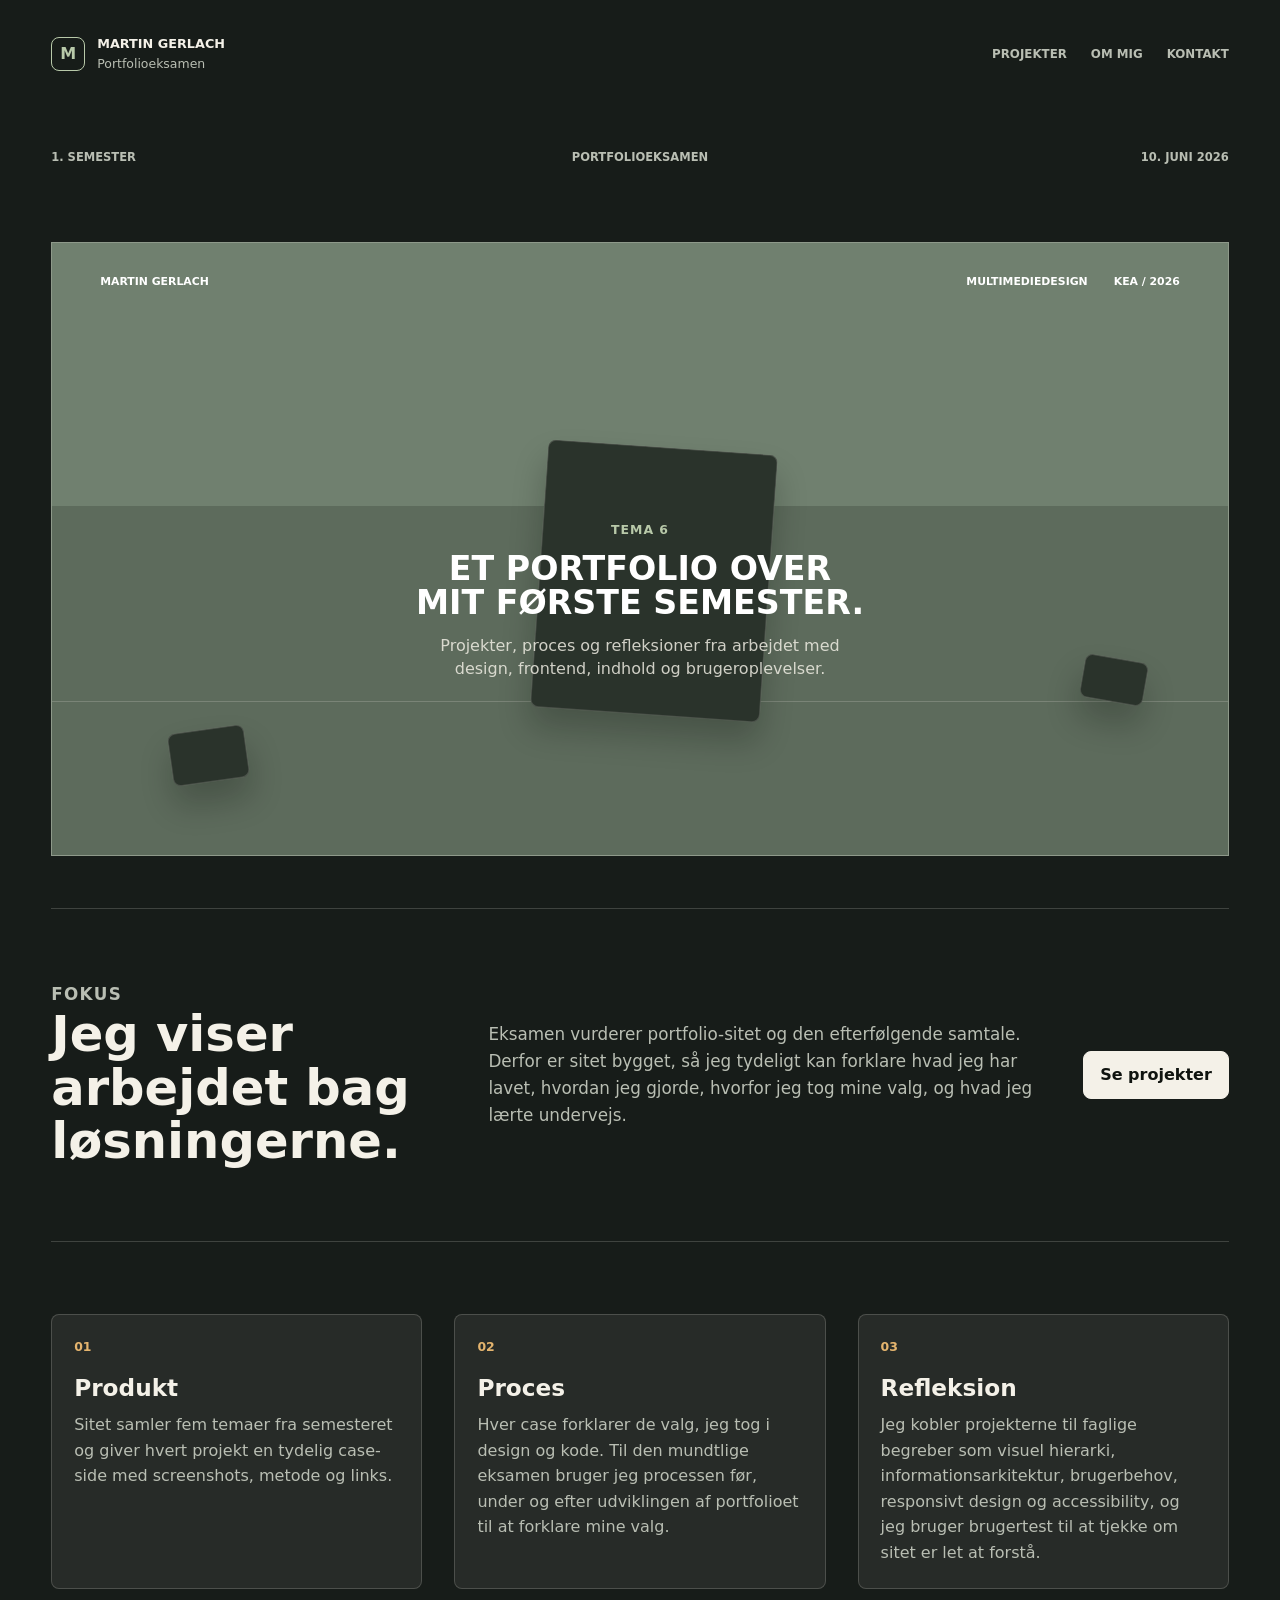
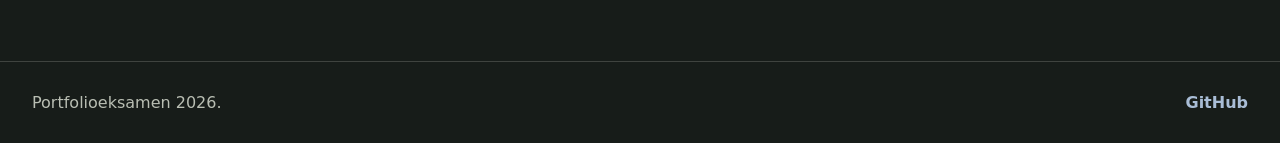
==== index.html @ 44af7417 "remove presentation page from portfolio" ====
<!doctype html>
<html lang="da">
  <head>
    <meta charset="UTF-8" />
    <meta name="viewport" content="width=device-width, initial-scale=1.0" />
    <meta
      name="description"
      content="Martin Gerlachs portfolio til 1. semester eksamen på Multimediedesign."
    />
    <title>Martin Gerlach | Portfolioeksamen</title>
    <link rel="icon" href="favicon.svg" type="image/svg+xml" />
    <link rel="stylesheet" href="styles.css" />
  </head>
  <body>
    <header class="site-header">
      <a class="brand" href="index.html" aria-label="Gå til forsiden">
        <span class="brand-mark">M</span>
        <span>
          <strong>Martin Gerlach</strong>
          <small>Portfolioeksamen</small>
        </span>
      </a>

      <nav class="main-nav" aria-label="Hovednavigation">
        <a href="work.html">Projekter</a>
        <a href="about.html">Om mig</a>
        <a href="contact.html">Kontakt</a>
      </nav>
    </header>

    <main>
      <section class="hero home-hero" aria-labelledby="hero-title">
        <div class="hero-kicker-row" aria-hidden="true">
          <span>1. semester</span>
          <span>Portfolioeksamen</span>
          <span>10. juni 2026</span>
        </div>

        <div class="hero-frame">
          <div class="hero-labels" aria-hidden="true">
            <strong>Martin Gerlach</strong>
            <span>Multimediedesign</span>
            <span>KEA / 2026</span>
          </div>
          <div class="hero-scene" aria-hidden="true">
            <span class="stone stone-large"></span>
            <span class="stone stone-left"></span>
            <span class="stone stone-right"></span>
          </div>
          <div class="hero-copy">
            <p class="eyebrow">Tema 6</p>
            <h1 id="hero-title">Et portfolio over mit første semester.</h1>
            <p>
              Projekter, proces og refleksioner fra arbejdet med design,
              frontend, indhold og brugeroplevelser.
            </p>
          </div>
        </div>
      </section>

      <section class="intro-panel" aria-labelledby="intro-title">
        <div>
          <p class="eyebrow">Fokus</p>
          <h2 id="intro-title">Jeg viser arbejdet bag løsningerne.</h2>
        </div>
        <p>
          Eksamen vurderer portfolio-sitet og den efterfølgende samtale. Derfor
          er sitet bygget, så jeg tydeligt kan forklare hvad jeg har lavet,
          hvordan jeg gjorde, hvorfor jeg tog mine valg, og hvad jeg lærte
          undervejs.
        </p>
        <div class="hero-actions">
          <a class="button button-primary" href="work.html">Se projekter</a>
        </div>
      </section>

      <section class="exam-grid" aria-label="Portfolioets eksamensfokus">
        <article>
          <span>01</span>
          <h2>Produkt</h2>
          <p>
            Sitet samler fem temaer fra semesteret og giver hvert projekt en
            tydelig case-side med screenshots, metode og links.
          </p>
        </article>
        <article>
          <span>02</span>
          <h2>Proces</h2>
          <p>
            Hver case forklarer de valg, jeg tog i design og kode. Til den
            mundtlige eksamen bruger jeg processen før, under og efter
            udviklingen af portfolioet til at forklare mine valg.
          </p>
        </article>
        <article>
          <span>03</span>
          <h2>Refleksion</h2>
          <p>
            Jeg kobler projekterne til faglige begreber som visuel hierarki,
            informationsarkitektur, brugerbehov, responsivt design og
            accessibility, og jeg bruger brugertest til at tjekke om sitet er
            let at forstå.
          </p>
        </article>
      </section>
    </main>

    <footer class="site-footer">
      <p>Portfolioeksamen 2026.</p>
      <a href="https://github.com/martincgerlach">GitHub</a>
    </footer>
  </body>
</html>
---- styles.css ----
:root {
  --bg: #171c19;
  --panel: #222923;
  --panel-soft: rgba(244, 241, 232, 0.07);
  --panel-strong: rgba(244, 241, 232, 0.12);
  --text: #f4f1e8;
  --muted: #b9beb3;
  --sage: #b8c9a9;
  --blue: #a9bdd6;
  --amber: #e4b46e;
  --line: rgba(244, 241, 232, 0.18);
  --dark: #0f130f;
  --radius: 8px;
  --max: 1380px;
  font-family:
    Inter, ui-sans-serif, system-ui, -apple-system, BlinkMacSystemFont, "Segoe UI",
    sans-serif;
}

* {
  box-sizing: border-box;
}

html {
  scroll-behavior: smooth;
}

body {
  min-width: 320px;
  margin: 0;
  background: var(--bg);
  color: var(--text);
  font-size: 16px;
  line-height: 1.6;
}

a {
  color: inherit;
  text-decoration: none;
}

img {
  display: block;
  max-width: 100%;
}

.site-header,
main,
.site-footer {
  width: min(100%, var(--max));
  margin: 0 auto;
}

.site-header {
  display: flex;
  align-items: center;
  justify-content: space-between;
  gap: 32px;
  padding: 34px clamp(18px, 4vw, 54px) 22px;
}

main {
  padding: 0 clamp(18px, 4vw, 54px);
}

.brand {
  display: inline-flex;
  align-items: center;
  gap: 12px;
}

.brand-mark {
  display: grid;
  width: 34px;
  height: 34px;
  place-items: center;
  border: 1px solid var(--sage);
  border-radius: var(--radius);
  color: var(--sage);
  font-weight: 800;
}

.brand strong,
.brand small {
  display: block;
}

.brand strong {
  font-size: 0.8rem;
  text-transform: uppercase;
}

.brand small,
.main-nav,
.page-hero p:not(.eyebrow),
.intro-panel p,
.text-grid p,
.work-card p,
.contact-list span,
.case-lead,
.case-section p,
.case-section li {
  color: var(--muted);
}

.brand small {
  font-size: 0.78rem;
}

.main-nav {
  display: flex;
  align-items: center;
  gap: 24px;
  font-size: 0.74rem;
  font-weight: 800;
  text-transform: uppercase;
}

.main-nav a:hover,
.main-nav a:focus-visible,
.main-nav a[aria-current="page"] {
  color: var(--text);
}

.hero,
.page-hero {
  max-width: 800px;
  padding: clamp(42px, 7vw, 72px) 0 clamp(36px, 6vw, 52px);
}

.home-hero {
  max-width: none;
  padding-top: clamp(24px, 4vw, 52px);
}

.eyebrow {
  margin: 0 0 12px;
  color: var(--sage);
  font-size: 0.78rem;
  font-weight: 800;
  letter-spacing: 0.08em;
  text-transform: uppercase;
}

h1,
h2,
h3,
p,
ul,
ol,
figure {
  margin-top: 0;
}

h1 {
  max-width: 860px;
  margin-bottom: 22px;
  font-size: clamp(2.6rem, 7vw, 5.2rem);
  line-height: 1;
  overflow-wrap: break-word;
}

h2 {
  margin-bottom: 0;
  font-size: clamp(1.85rem, 4.5vw, 3.1rem);
  line-height: 1.08;
}

h3 {
  margin-bottom: 10px;
  font-size: 1.18rem;
  line-height: 1.25;
}

.page-hero p:not(.eyebrow) {
  max-width: 670px;
  margin-bottom: 28px;
  font-size: 1.12rem;
}

.page-hero.narrow {
  max-width: 820px;
}

.hero-kicker-row {
  display: grid;
  grid-template-columns: repeat(3, 1fr);
  gap: 18px;
  padding-bottom: clamp(36px, 6vw, 76px);
  color: var(--muted);
  font-size: 0.72rem;
  font-weight: 800;
  text-transform: uppercase;
}

.hero-kicker-row span:nth-child(2) {
  text-align: center;
}

.hero-kicker-row span:nth-child(3) {
  text-align: right;
}

.hero-frame {
  position: relative;
  min-height: clamp(480px, 48vw, 640px);
  overflow: hidden;
  border: 1px solid rgba(244, 241, 232, 0.22);
  background: #70806f;
}

.hero-frame::before {
  position: absolute;
  right: 0;
  bottom: 25%;
  left: 0;
  height: 1px;
  content: "";
  background: rgba(244, 241, 232, 0.28);
}

.hero-frame::after {
  position: absolute;
  inset: 43% 0 0;
  content: "";
  background: rgba(16, 23, 17, 0.2);
}

.hero-labels {
  position: relative;
  z-index: 2;
  display: flex;
  align-items: center;
  justify-content: space-between;
  gap: 26px;
  padding: clamp(18px, 3vw, 30px) clamp(22px, 4vw, 48px);
  color: #ffffff;
  font-size: 0.68rem;
  font-weight: 800;
  text-transform: uppercase;
}

.hero-labels strong {
  margin-right: auto;
}

.hero-scene {
  position: absolute;
  inset: 0;
  z-index: 1;
}

.stone {
  position: absolute;
  display: block;
  border: 1px solid rgba(244, 241, 232, 0.16);
  border-radius: var(--radius);
  background: #2a332b;
  box-shadow: 0 20px 32px rgba(9, 12, 9, 0.24);
}

.stone-large {
  right: 39%;
  bottom: 23%;
  width: clamp(160px, 18vw, 250px);
  aspect-ratio: 0.86;
  transform: rotate(4deg);
}

.stone-left {
  bottom: 12%;
  left: 10%;
  width: clamp(48px, 6vw, 84px);
  aspect-ratio: 1.45;
  transform: rotate(-8deg);
}

.stone-right {
  right: 7%;
  bottom: 25%;
  width: clamp(44px, 5vw, 74px);
  aspect-ratio: 1.45;
  transform: rotate(10deg);
}

.hero-copy {
  position: absolute;
  z-index: 2;
  top: 50%;
  left: 50%;
  width: min(520px, calc(100% - 44px));
  transform: translate(-50%, -18%);
  text-align: center;
}

.hero-copy h1 {
  margin: 0 auto 14px;
  color: #ffffff;
  font-size: clamp(1.35rem, 2.6vw, 2.35rem);
  line-height: 1.02;
  text-transform: uppercase;
  text-wrap: balance;
}

.hero-copy p:not(.eyebrow) {
  max-width: 410px;
  margin: 0 auto;
  color: rgba(244, 241, 232, 0.82);
  font-size: clamp(0.9rem, 1.3vw, 1rem);
  line-height: 1.45;
}

.intro-panel,
.text-grid,
.contact-list,
.exam-grid {
  display: grid;
  gap: 32px;
  padding: clamp(36px, 7vw, 72px) 0;
  border-top: 1px solid var(--line);
}

.intro-panel {
  grid-template-columns: minmax(0, 0.72fr) minmax(0, 1fr) auto;
}

.intro-panel > *,
.text-grid > *,
.contact-list > *,
.exam-grid > *,
.about-hero > *,
.case-hero > *,
.case-layout > *,
.work-card > * {
  min-width: 0;
}

.intro-panel p {
  margin: auto 0;
  font-size: 1.05rem;
}

.hero-actions,
.project-links,
.case-actions {
  display: flex;
  flex-wrap: wrap;
  gap: 12px;
  align-items: center;
}

.hero-actions {
  align-self: center;
}

.button,
.project-links a,
.case-actions a {
  display: inline-flex;
  align-items: center;
  justify-content: center;
  min-height: 42px;
  border: 1px solid rgba(244, 241, 232, 0.28);
  border-radius: var(--radius);
  padding: 10px 16px;
  background: var(--panel-soft);
  color: var(--text);
  font-weight: 800;
}

.button-primary,
.project-links .button-primary,
.case-actions .button-primary {
  border-color: #f4f1e8;
  background: #f4f1e8;
  color: var(--dark);
}

.button:hover,
.project-links a:hover,
.case-actions a:hover,
.button:focus-visible,
.project-links a:focus-visible,
.case-actions a:focus-visible {
  outline: 2px solid rgba(244, 241, 232, 0.24);
  outline-offset: 2px;
}

.exam-grid,
.contact-list {
  grid-template-columns: repeat(3, minmax(0, 1fr));
}

.exam-grid article,
.contact-list a,
.work-card,
.case-panel {
  border: 1px solid var(--line);
  border-radius: var(--radius);
  background: var(--panel-soft);
}

.exam-grid article {
  padding: 22px;
}

.exam-grid span {
  display: block;
  margin-bottom: 18px;
  color: var(--amber);
  font-size: 0.78rem;
  font-weight: 800;
}

.exam-grid h2 {
  margin-bottom: 12px;
  font-size: 1.45rem;
}

.exam-grid p {
  margin-bottom: 0;
  color: var(--muted);
}

.about-hero {
  display: grid;
  grid-template-columns: minmax(0, 1fr) minmax(280px, 0.48fr);
  gap: clamp(32px, 7vw, 92px);
  align-items: end;
  padding: clamp(42px, 7vw, 84px) 0 clamp(42px, 7vw, 72px);
}

.about-hero p:not(.eyebrow) {
  max-width: 650px;
  margin-bottom: 0;
  color: var(--muted);
  font-size: 1.12rem;
}

.about-portrait {
  margin: 0;
  overflow: hidden;
  border: 1px solid var(--line);
  border-radius: var(--radius);
  background: var(--panel-soft);
}

.about-portrait img {
  width: 100%;
  aspect-ratio: 4 / 5;
  object-fit: cover;
  object-position: center 28%;
  filter: saturate(0.9) contrast(0.98);
}

.text-grid {
  grid-template-columns: repeat(2, minmax(0, 1fr));
}

.text-grid article {
  max-width: 560px;
}

.text-grid h2 {
  margin-bottom: 14px;
  font-size: clamp(1.45rem, 3vw, 2.05rem);
}

.work-section {
  padding: 0 0 clamp(48px, 8vw, 76px);
}

.device-grid {
  display: grid;
  grid-template-columns: repeat(3, minmax(0, 1fr));
  gap: 18px;
}

.work-device-grid {
  grid-template-columns: repeat(2, minmax(0, 1fr));
}

.work-card {
  display: grid;
  gap: 16px;
  align-content: start;
  overflow: hidden;
  padding: 18px;
}

.work-card-text {
  display: grid;
  gap: 10px;
}

.work-card h2 {
  margin: 0;
  font-size: clamp(1.45rem, 3vw, 2.35rem);
  line-height: 1;
}

.work-card p {
  margin: 0;
}

.project-meta,
.project-type,
.case-stat span,
.case-panel span,
.contact-list span {
  color: var(--sage);
  font-size: 0.74rem;
  font-weight: 800;
  letter-spacing: 0.08em;
  text-transform: uppercase;
}

.project-type {
  color: var(--blue);
}

.project-reflection {
  border-left: 1px solid rgba(244, 241, 232, 0.24);
  padding-left: 12px;
}

.skill-list {
  display: flex;
  flex-wrap: wrap;
  gap: 7px;
  margin-top: 8px;
}

.skill-list span {
  border: 1px solid var(--line);
  border-radius: 999px;
  padding: 4px 9px;
  background: rgba(244, 241, 232, 0.06);
  color: var(--muted);
  font-size: 0.8rem;
  font-weight: 750;
  text-transform: uppercase;
}

.project-links {
  margin-top: auto;
  padding-top: 18px;
}

.laptop {
  position: relative;
  max-width: 820px;
  margin: 0 auto;
  padding: 12px 12px 0;
}

.laptop-small {
  width: 100%;
  padding: 7px 7px 0;
}

.laptop-screen {
  position: relative;
  aspect-ratio: 16 / 10;
  overflow: hidden;
  border: 8px solid var(--dark);
  border-radius: 12px 12px 6px 6px;
  background: var(--dark);
}

.laptop-small .laptop-screen {
  border-width: 7px;
  border-radius: 10px 10px 6px 6px;
}

.laptop-screen img {
  width: 100%;
  height: 100%;
  object-fit: cover;
  object-position: center top;
}

.laptop-base {
  width: 108%;
  height: 20px;
  margin-left: -4%;
  border-radius: 0 0 34px 34px;
  background: #9fa89b;
}

.laptop-small .laptop-base {
  height: 14px;
}

.contact-list a {
  display: block;
  padding: 22px;
}

.contact-list span,
.contact-list strong {
  display: block;
}

.contact-list strong {
  margin-top: 4px;
  font-size: 1.18rem;
}

.case-hero {
  display: grid;
  grid-template-columns: minmax(0, 0.86fr) minmax(320px, 0.8fr);
  gap: clamp(28px, 6vw, 74px);
  align-items: end;
  padding: clamp(42px, 7vw, 84px) 0 clamp(42px, 7vw, 68px);
}

.case-hero h1 {
  margin-bottom: 18px;
}

.case-lead {
  max-width: 720px;
  margin-bottom: 24px;
  font-size: 1.12rem;
}

.case-preview {
  margin: 0;
}

.case-preview img {
  width: 100%;
  aspect-ratio: 16 / 10;
  border: 1px solid var(--line);
  border-radius: var(--radius);
  object-fit: cover;
  object-position: center top;
  background: var(--panel-soft);
}

.case-layout {
  display: grid;
  grid-template-columns: minmax(0, 1fr) minmax(260px, 0.34fr);
  gap: clamp(28px, 5vw, 62px);
  padding-bottom: clamp(52px, 8vw, 86px);
  border-top: 1px solid var(--line);
}

.case-content {
  display: grid;
  gap: 34px;
  padding-top: clamp(34px, 6vw, 58px);
}

.case-section {
  max-width: 800px;
}

.case-section h2 {
  margin-bottom: 14px;
  font-size: clamp(1.55rem, 3vw, 2.25rem);
}

.case-section p:last-child,
.case-section ul:last-child {
  margin-bottom: 0;
}

.case-section ul {
  padding-left: 1.2rem;
}

.case-section li + li {
  margin-top: 8px;
}

.case-sidebar {
  display: grid;
  align-content: start;
  gap: 16px;
  padding-top: clamp(34px, 6vw, 58px);
}

.case-panel {
  padding: 18px;
}

.case-panel h2 {
  margin: 8px 0 12px;
  font-size: 1.2rem;
}

.case-panel p {
  margin-bottom: 0;
  color: var(--muted);
}

.info-list {
  display: grid;
  gap: 12px;
  margin: 0;
}

.info-list div {
  display: grid;
  gap: 2px;
  padding-bottom: 12px;
  border-bottom: 1px solid var(--line);
}

.info-list div:last-child {
  padding-bottom: 0;
  border-bottom: 0;
}

.info-list dt {
  color: var(--muted);
  font-size: 0.78rem;
  font-weight: 800;
  text-transform: uppercase;
}

.info-list dd {
  margin: 0;
  color: var(--text);
}

.case-nav {
  display: flex;
  flex-wrap: wrap;
  gap: 12px;
  padding: 28px 0 clamp(44px, 7vw, 72px);
  border-top: 1px solid var(--line);
}

.site-footer {
  display: flex;
  flex-wrap: wrap;
  align-items: center;
  justify-content: space-between;
  gap: 16px;
  padding: 28px clamp(18px, 4vw, 32px);
  border-top: 1px solid var(--line);
}

.site-footer p {
  margin: 0;
  color: var(--muted);
}

.site-footer a {
  color: var(--blue);
  font-weight: 800;
}

@media (max-width: 980px) {
  .intro-panel,
  .text-grid,
  .contact-list,
  .exam-grid,
  .about-hero,
  .case-hero,
  .case-layout {
    grid-template-columns: 1fr;
  }

  .about-portrait,
  .case-preview {
    max-width: 520px;
  }

  .device-grid,
  .work-device-grid {
    grid-template-columns: repeat(2, minmax(0, 1fr));
  }

  .hero-kicker-row {
    grid-template-columns: 1fr;
    padding-bottom: 28px;
  }

  .hero-kicker-row span,
  .hero-kicker-row span:nth-child(2),
  .hero-kicker-row span:nth-child(3) {
    text-align: left;
  }

  .hero-frame {
    min-height: 520px;
  }
}

@media (max-width: 680px) {
  .site-header {
    align-items: flex-start;
    flex-direction: column;
    gap: 18px;
  }

  .main-nav {
    flex-wrap: wrap;
    gap: 14px 18px;
  }

  h1 {
    font-size: clamp(2.25rem, 14vw, 3.4rem);
  }

  .case-hero h1 {
    font-size: clamp(2.35rem, 10vw, 2.75rem);
  }

  .hero-labels {
    align-items: flex-start;
    flex-direction: column;
  }

  .hero-frame {
    min-height: 500px;
  }

  .hero-copy {
    width: min(360px, calc(100% - 64px));
    transform: translate(-50%, -12%);
  }

  .hero-copy p:not(.eyebrow) {
    font-size: 0.9rem;
  }

  .device-grid,
  .work-device-grid {
    grid-template-columns: 1fr;
  }

  .work-card,
  .case-panel {
    padding: 16px;
  }

  .case-actions a,
  .project-links a,
  .button {
    width: 100%;
  }
}
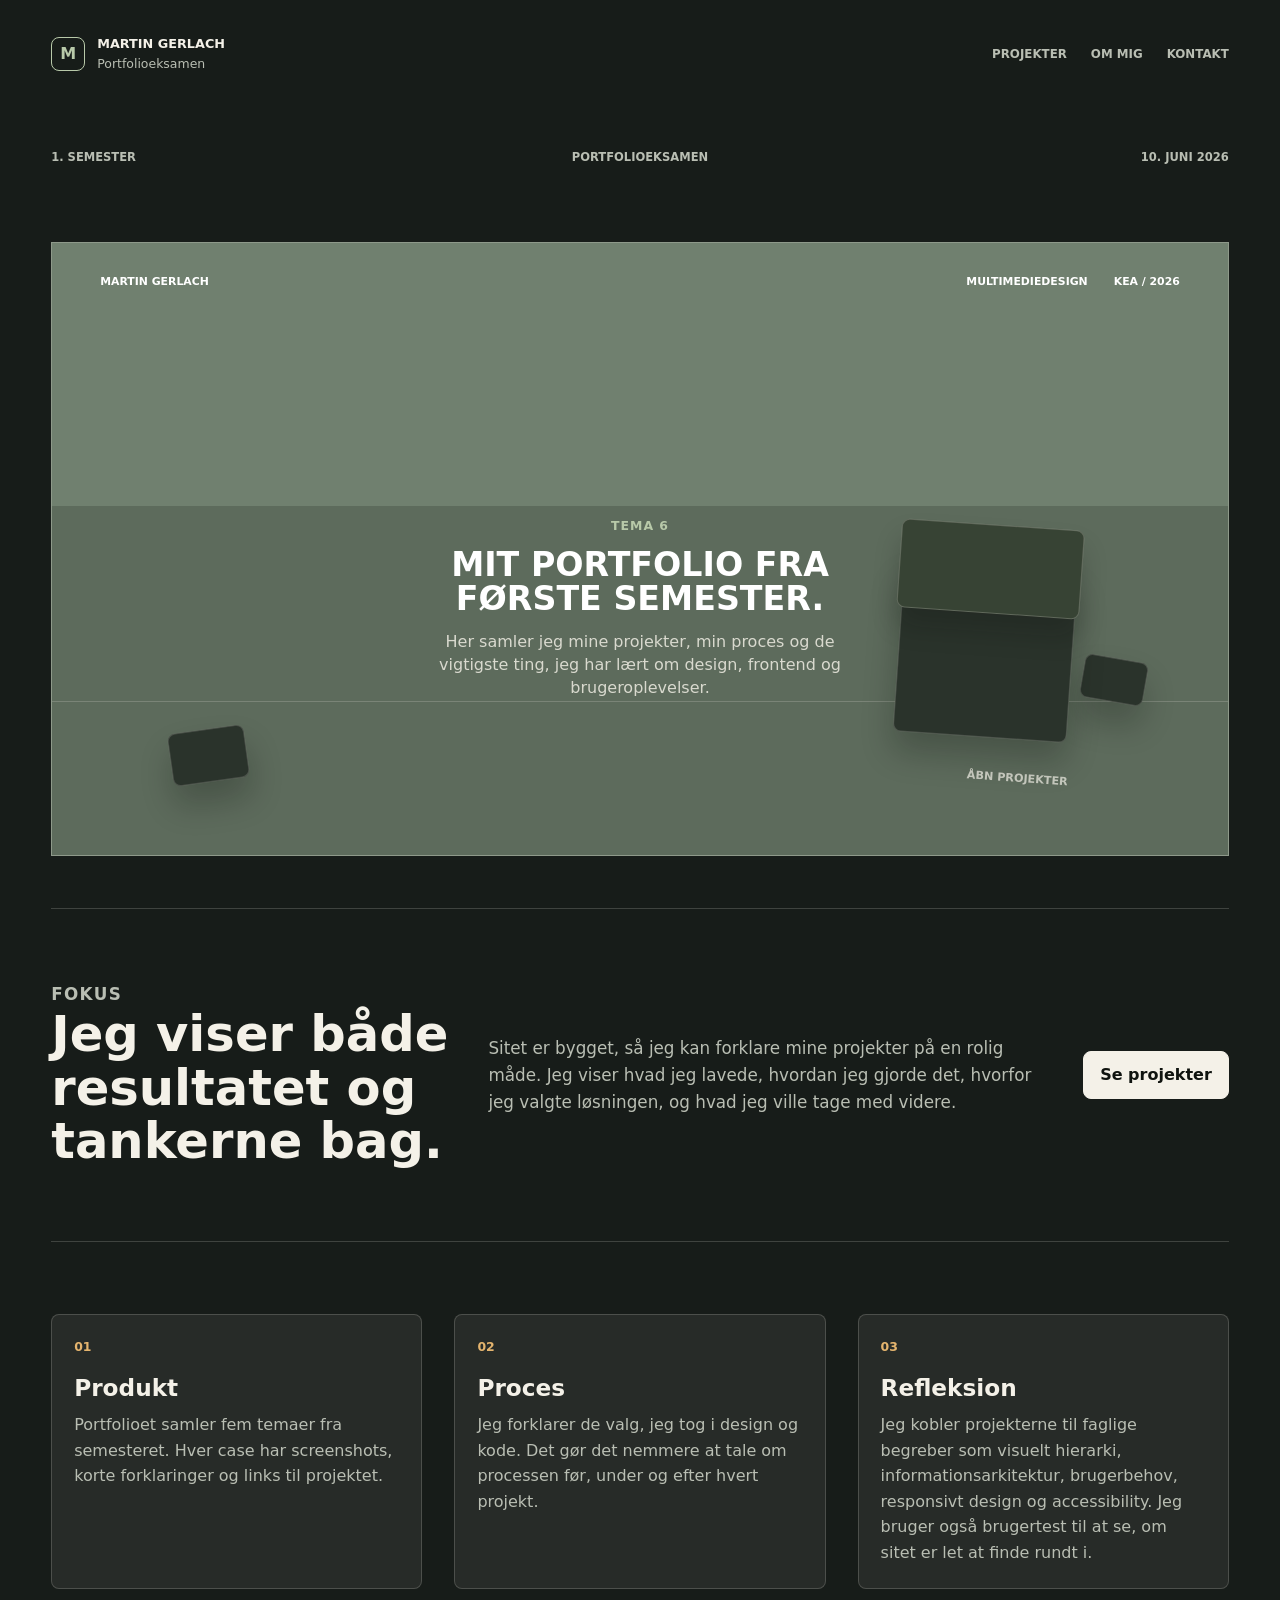
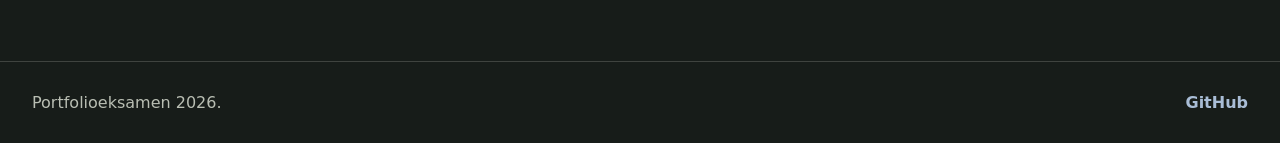
==== commit dfe8bf5b: "Add hero book interaction" ====
--- a/index.html
+++ b/index.html
@@ -42,17 +42,24 @@
             <span>Multimediedesign</span>
             <span>KEA / 2026</span>
           </div>
-          <div class="hero-scene" aria-hidden="true">
-            <span class="stone stone-large"></span>
-            <span class="stone stone-left"></span>
-            <span class="stone stone-right"></span>
+          <div class="hero-scene">
+            <a class="portfolio-book" href="work.html" aria-label="Åbn projekterne">
+              <span class="portfolio-book-page portfolio-book-page-one" aria-hidden="true"></span>
+              <span class="portfolio-book-page portfolio-book-page-two" aria-hidden="true"></span>
+              <span class="portfolio-book-page portfolio-book-page-three" aria-hidden="true"></span>
+              <span class="portfolio-book-lid" aria-hidden="true"></span>
+              <span class="portfolio-book-cover" aria-hidden="true"></span>
+              <span class="portfolio-book-label" aria-hidden="true">Åbn projekter</span>
+            </a>
+            <span class="stone stone-left" aria-hidden="true"></span>
+            <span class="stone stone-right" aria-hidden="true"></span>
           </div>
           <div class="hero-copy">
             <p class="eyebrow">Tema 6</p>
-            <h1 id="hero-title">Et portfolio over mit første semester.</h1>
+            <h1 id="hero-title">Mit portfolio fra første semester.</h1>
             <p>
-              Projekter, proces og refleksioner fra arbejdet med design,
-              frontend, indhold og brugeroplevelser.
+              Her samler jeg mine projekter, min proces og de vigtigste ting,
+              jeg har lært om design, frontend og brugeroplevelser.
             </p>
           </div>
         </div>
@@ -61,13 +68,12 @@
       <section class="intro-panel" aria-labelledby="intro-title">
         <div>
           <p class="eyebrow">Fokus</p>
-          <h2 id="intro-title">Jeg viser arbejdet bag løsningerne.</h2>
+          <h2 id="intro-title">Jeg viser både resultatet og tankerne bag.</h2>
         </div>
         <p>
-          Eksamen vurderer portfolio-sitet og den efterfølgende samtale. Derfor
-          er sitet bygget, så jeg tydeligt kan forklare hvad jeg har lavet,
-          hvordan jeg gjorde, hvorfor jeg tog mine valg, og hvad jeg lærte
-          undervejs.
+          Sitet er bygget, så jeg kan forklare mine projekter på en rolig måde.
+          Jeg viser hvad jeg lavede, hvordan jeg gjorde det, hvorfor jeg valgte
+          løsningen, og hvad jeg ville tage med videre.
         </p>
         <div class="hero-actions">
           <a class="button button-primary" href="work.html">Se projekter</a>
@@ -79,27 +85,26 @@
           <span>01</span>
           <h2>Produkt</h2>
           <p>
-            Sitet samler fem temaer fra semesteret og giver hvert projekt en
-            tydelig case-side med screenshots, metode og links.
+            Portfolioet samler fem temaer fra semesteret. Hver case har
+            screenshots, korte forklaringer og links til projektet.
           </p>
         </article>
         <article>
           <span>02</span>
           <h2>Proces</h2>
           <p>
-            Hver case forklarer de valg, jeg tog i design og kode. Til den
-            mundtlige eksamen bruger jeg processen før, under og efter
-            udviklingen af portfolioet til at forklare mine valg.
+            Jeg forklarer de valg, jeg tog i design og kode. Det gør det
+            nemmere at tale om processen før, under og efter hvert projekt.
           </p>
         </article>
         <article>
           <span>03</span>
           <h2>Refleksion</h2>
           <p>
-            Jeg kobler projekterne til faglige begreber som visuel hierarki,
+            Jeg kobler projekterne til faglige begreber som visuelt hierarki,
             informationsarkitektur, brugerbehov, responsivt design og
-            accessibility, og jeg bruger brugertest til at tjekke om sitet er
-            let at forstå.
+            accessibility. Jeg bruger også brugertest til at se, om sitet er
+            let at finde rundt i.
           </p>
         </article>
       </section>
--- a/styles.css
+++ b/styles.css
@@ -178,6 +178,21 @@
   font-size: 1.12rem;
 }
 
+.work-hero {
+  max-width: 720px;
+  padding-bottom: clamp(22px, 4vw, 34px);
+}
+
+.work-hero h1 {
+  max-width: 680px;
+  font-size: clamp(2rem, 4.6vw, 3.4rem);
+}
+
+.work-hero p:not(.eyebrow) {
+  max-width: 620px;
+  margin-bottom: 18px;
+}
+
 .page-hero.narrow {
   max-width: 820px;
 }
@@ -259,14 +274,6 @@
   box-shadow: 0 20px 32px rgba(9, 12, 9, 0.24);
 }
 
-.stone-large {
-  right: 39%;
-  bottom: 23%;
-  width: clamp(160px, 18vw, 250px);
-  aspect-ratio: 0.86;
-  transform: rotate(4deg);
-}
-
 .stone-left {
   bottom: 12%;
   left: 10%;
@@ -281,6 +288,125 @@
   width: clamp(44px, 5vw, 74px);
   aspect-ratio: 1.45;
   transform: rotate(10deg);
+}
+
+.portfolio-book {
+  position: absolute;
+  right: 12%;
+  bottom: 16%;
+  z-index: 3;
+  display: block;
+  width: clamp(154px, 17vw, 230px);
+  aspect-ratio: 0.86;
+  color: #ffffff;
+  text-decoration: none;
+  transform: rotate(4deg);
+  transform-origin: 50% 100%;
+  transition: transform 280ms ease;
+}
+
+.portfolio-book:focus-visible {
+  outline: 2px solid #f4f1e8;
+  outline-offset: 8px;
+  border-radius: var(--radius);
+}
+
+.portfolio-book-cover,
+.portfolio-book-lid,
+.portfolio-book-page {
+  position: absolute;
+  display: block;
+  box-sizing: border-box;
+  border-radius: var(--radius);
+}
+
+.portfolio-book-cover {
+  inset: 24% 10% 8%;
+  z-index: 3;
+  border: 1px solid rgba(244, 241, 232, 0.18);
+  background: #2a332b;
+  box-shadow: 0 20px 32px rgba(9, 12, 9, 0.24);
+}
+
+.portfolio-book-lid {
+  top: 8%;
+  left: 8%;
+  z-index: 4;
+  width: 84%;
+  height: 35%;
+  border: 1px solid rgba(244, 241, 232, 0.22);
+  background: #374334;
+  box-shadow: 0 18px 26px rgba(9, 12, 9, 0.18);
+  transform-origin: 50% 100%;
+  transition: transform 280ms ease;
+}
+
+.portfolio-book-page {
+  left: 28%;
+  bottom: 25%;
+  z-index: 2;
+  width: 42%;
+  height: 36%;
+  border: 1px solid rgba(42, 51, 43, 0.18);
+  background: #f4f1e8;
+  box-shadow: 0 12px 20px rgba(9, 12, 9, 0.16);
+  transform: translateY(22px) scale(0.84);
+  transition: transform 300ms ease;
+}
+
+.portfolio-book-page-one {
+  background: #dfe8dc;
+}
+
+.portfolio-book-page-two {
+  background: #f4f1e8;
+}
+
+.portfolio-book-page-three {
+  background: #d8e5ea;
+}
+
+.portfolio-book-label {
+  position: absolute;
+  right: 8%;
+  bottom: -28px;
+  z-index: 5;
+  color: rgba(244, 241, 232, 0.88);
+  font-size: 0.7rem;
+  font-weight: 800;
+  text-transform: uppercase;
+  opacity: 0.78;
+  transition: opacity 280ms ease;
+}
+
+.portfolio-book:hover,
+.portfolio-book:focus-visible {
+  transform: translateY(-6px) rotate(2deg);
+}
+
+.portfolio-book:hover .portfolio-book-lid,
+.portfolio-book:focus-visible .portfolio-book-lid {
+  transform: translateY(-18%) rotate(-7deg);
+}
+
+.portfolio-book:hover .portfolio-book-page-one,
+.portfolio-book:focus-visible .portfolio-book-page-one {
+  transform: translate(-34px, -58px) rotate(-10deg);
+}
+
+.portfolio-book:hover .portfolio-book-page-two,
+.portfolio-book:focus-visible .portfolio-book-page-two {
+  transform: translate(0, -72px) rotate(2deg);
+}
+
+.portfolio-book:hover .portfolio-book-page-three,
+.portfolio-book:focus-visible .portfolio-book-page-three {
+  transform: translate(34px, -55px) rotate(10deg);
+}
+
+.portfolio-book:hover .portfolio-book-label,
+.portfolio-book:focus-visible .portfolio-book-label {
+  opacity: 1;
 }
 
 .hero-copy {
@@ -811,6 +937,10 @@
     font-size: clamp(2.35rem, 10vw, 2.75rem);
   }
 
+  .work-hero h1 {
+    font-size: clamp(2rem, 10vw, 2.65rem);
+  }
+
   .hero-labels {
     align-items: flex-start;
     flex-direction: column;
@@ -822,11 +952,22 @@
 
   .hero-copy {
     width: min(360px, calc(100% - 64px));
-    transform: translate(-50%, -12%);
+    transform: translate(-50%, -44%);
   }
 
   .hero-copy p:not(.eyebrow) {
     font-size: 0.9rem;
+  }
+
+  .portfolio-book {
+    right: 6%;
+    bottom: 6%;
+    width: clamp(112px, 30vw, 138px);
+  }
+
+  .portfolio-book-label {
+    bottom: -22px;
+    font-size: 0.58rem;
   }
 
   .device-grid,
@@ -845,3 +986,29 @@
     width: 100%;
   }
 }
+
+@media (prefers-reduced-motion: reduce) {
+  .portfolio-book,
+  .portfolio-book * {
+    transition: none;
+  }
+
+  .portfolio-book:hover,
+  .portfolio-book:focus-visible {
+    transform: rotate(4deg);
+  }
+
+  .portfolio-book:hover .portfolio-book-lid,
+  .portfolio-book:focus-visible .portfolio-book-lid {
+    transform: none;
+  }
+
+  .portfolio-book:hover .portfolio-book-page-one,
+  .portfolio-book:focus-visible .portfolio-book-page-one,
+  .portfolio-book:hover .portfolio-book-page-two,
+  .portfolio-book:focus-visible .portfolio-book-page-two,
+  .portfolio-book:hover .portfolio-book-page-three,
+  .portfolio-book:focus-visible .portfolio-book-page-three {
+    transform: translateY(22px) scale(0.84);
+  }
+}
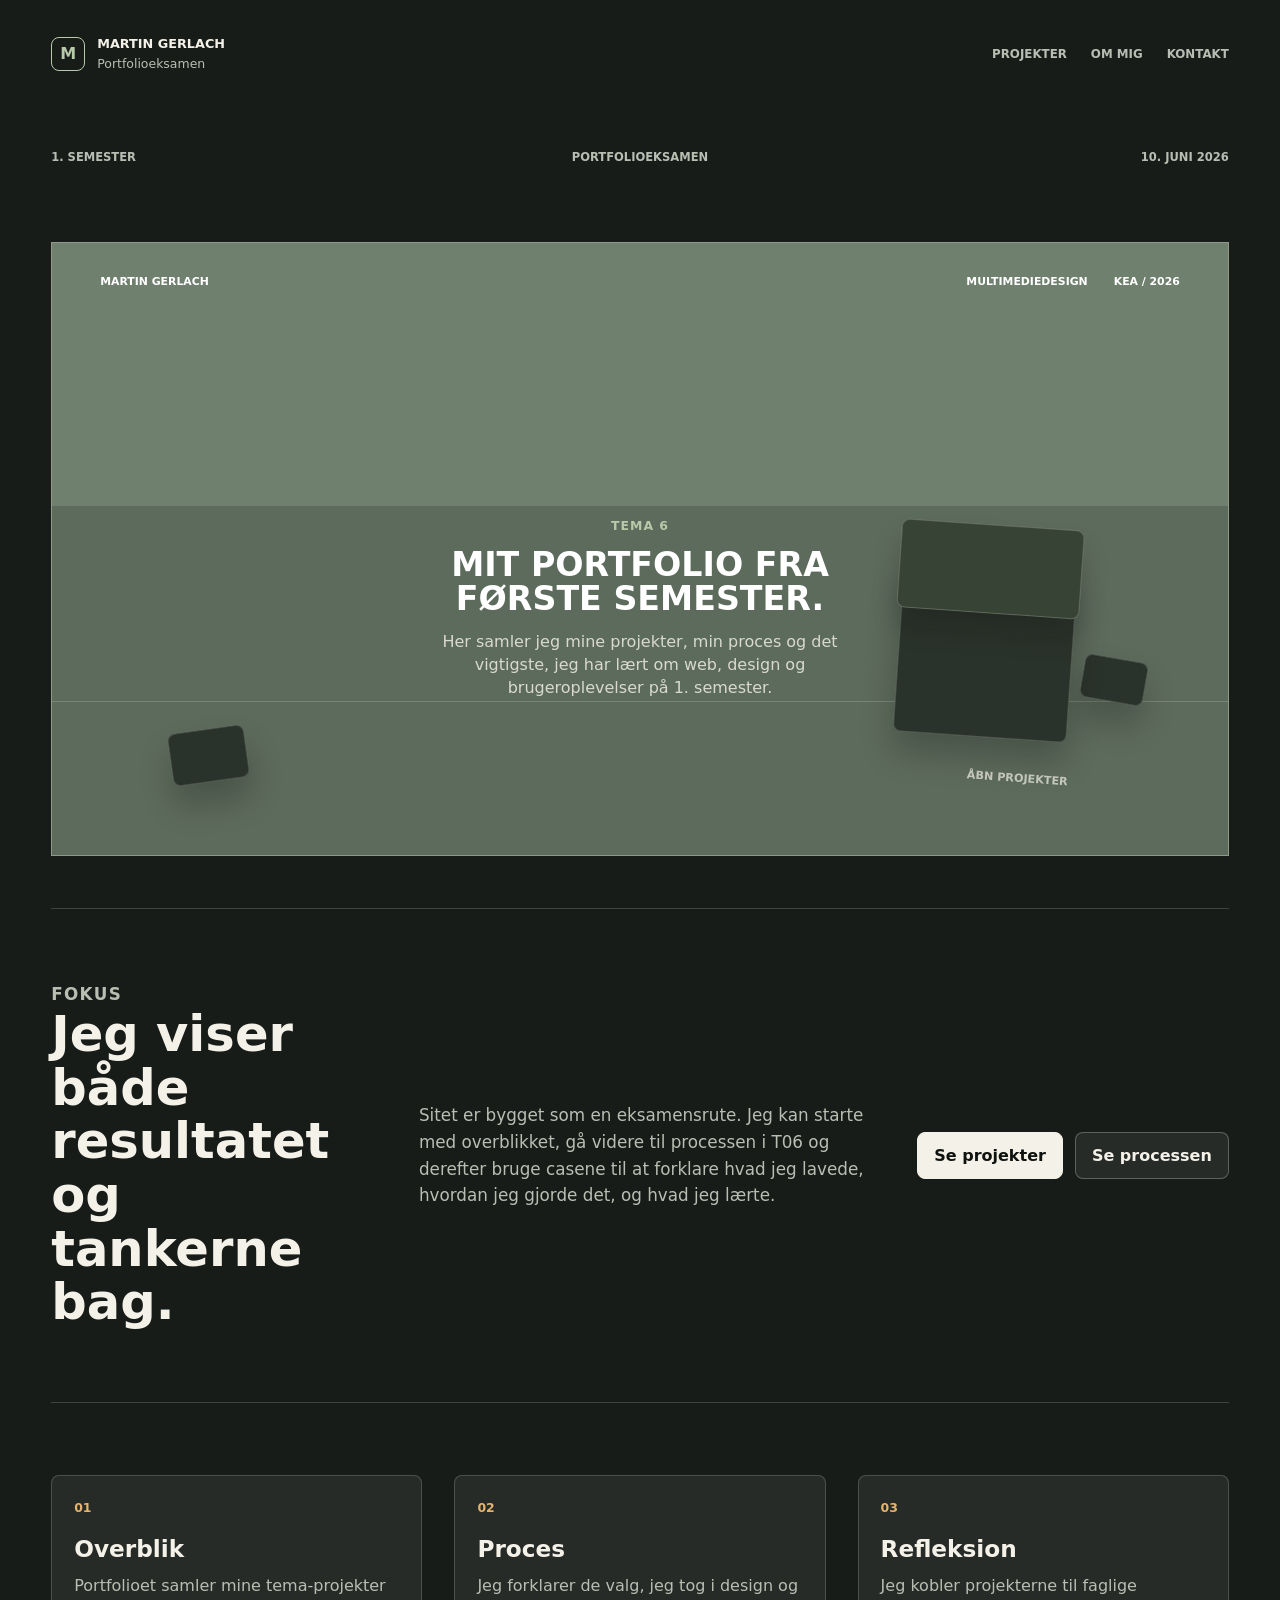
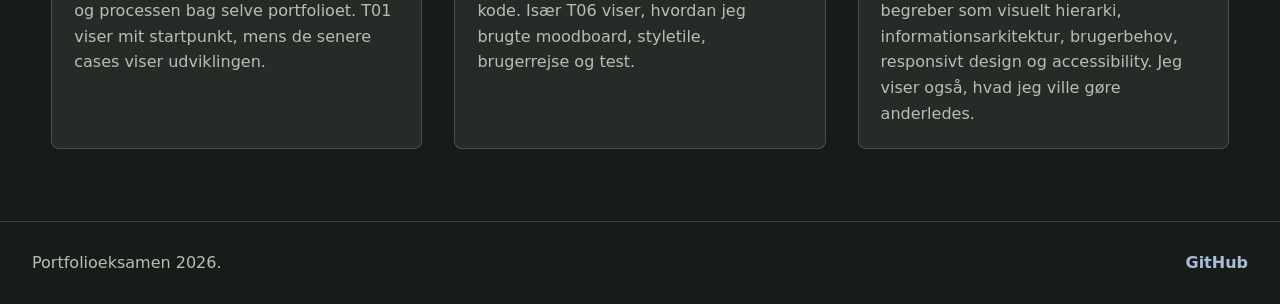
==== commit f649d916: "Refine exam text and T01 intro case" ====
--- a/index.html
+++ b/index.html
@@ -58,8 +58,8 @@
             <p class="eyebrow">Tema 6</p>
             <h1 id="hero-title">Mit portfolio fra første semester.</h1>
             <p>
-              Her samler jeg mine projekter, min proces og de vigtigste ting,
-              jeg har lært om design, frontend og brugeroplevelser.
+              Her samler jeg mine projekter, min proces og det vigtigste, jeg
+              har lært om web, design og brugeroplevelser på 1. semester.
             </p>
           </div>
         </div>
@@ -71,30 +71,32 @@
           <h2 id="intro-title">Jeg viser både resultatet og tankerne bag.</h2>
         </div>
         <p>
-          Sitet er bygget, så jeg kan forklare mine projekter på en rolig måde.
-          Jeg viser hvad jeg lavede, hvordan jeg gjorde det, hvorfor jeg valgte
-          løsningen, og hvad jeg ville tage med videre.
+          Sitet er bygget som en eksamensrute. Jeg kan starte med overblikket,
+          gå videre til processen i T06 og derefter bruge casene til at forklare
+          hvad jeg lavede, hvordan jeg gjorde det, og hvad jeg lærte.
         </p>
         <div class="hero-actions">
           <a class="button button-primary" href="work.html">Se projekter</a>
+          <a class="button" href="cases/t06-portfolio-proces.html">Se processen</a>
         </div>
       </section>
 
       <section class="exam-grid" aria-label="Portfolioets eksamensfokus">
         <article>
           <span>01</span>
-          <h2>Produkt</h2>
+          <h2>Overblik</h2>
           <p>
-            Portfolioet samler fem temaer fra semesteret. Hver case har
-            screenshots, korte forklaringer og links til projektet.
+            Portfolioet samler mine tema-projekter og processen bag selve
+            portfolioet. T01 viser mit startpunkt, mens de senere cases viser
+            udviklingen.
           </p>
         </article>
         <article>
           <span>02</span>
           <h2>Proces</h2>
           <p>
-            Jeg forklarer de valg, jeg tog i design og kode. Det gør det
-            nemmere at tale om processen før, under og efter hvert projekt.
+            Jeg forklarer de valg, jeg tog i design og kode. Især T06 viser,
+            hvordan jeg brugte moodboard, styletile, brugerrejse og test.
           </p>
         </article>
         <article>
@@ -103,8 +105,7 @@
           <p>
             Jeg kobler projekterne til faglige begreber som visuelt hierarki,
             informationsarkitektur, brugerbehov, responsivt design og
-            accessibility. Jeg bruger også brugertest til at se, om sitet er
-            let at finde rundt i.
+            accessibility. Jeg viser også, hvad jeg ville gøre anderledes.
           </p>
         </article>
       </section>
--- a/styles.css
+++ b/styles.css
@@ -673,6 +673,39 @@
   padding-top: 18px;
 }
 
+.project-preview-link {
+  display: block;
+  color: inherit;
+  text-decoration: none;
+  border-radius: var(--radius);
+}
+
+.project-preview-link .laptop {
+  transition: transform 240ms ease;
+}
+
+.project-preview-link .laptop-screen img {
+  transition:
+    transform 240ms ease,
+    filter 240ms ease;
+}
+
+.project-preview-link:hover .laptop,
+.project-preview-link:focus-visible .laptop {
+  transform: translateY(-4px);
+}
+
+.project-preview-link:hover .laptop-screen img,
+.project-preview-link:focus-visible .laptop-screen img {
+  transform: scale(1.03);
+  filter: brightness(1.04);
+}
+
+.project-preview-link:focus-visible {
+  outline: 2px solid rgba(244, 241, 232, 0.5);
+  outline-offset: 4px;
+}
+
 .laptop {
   position: relative;
   max-width: 820px;
@@ -989,7 +1022,9 @@
 
 @media (prefers-reduced-motion: reduce) {
   .portfolio-book,
-  .portfolio-book * {
+  .portfolio-book *,
+  .project-preview-link .laptop,
+  .project-preview-link .laptop-screen img {
     transition: none;
   }
 
@@ -1011,4 +1046,12 @@
   .portfolio-book:focus-visible .portfolio-book-page-three {
     transform: translateY(22px) scale(0.84);
   }
-}
+
+  .project-preview-link:hover .laptop,
+  .project-preview-link:focus-visible .laptop,
+  .project-preview-link:hover .laptop-screen img,
+  .project-preview-link:focus-visible .laptop-screen img {
+    transform: none;
+    filter: none;
+  }
+}
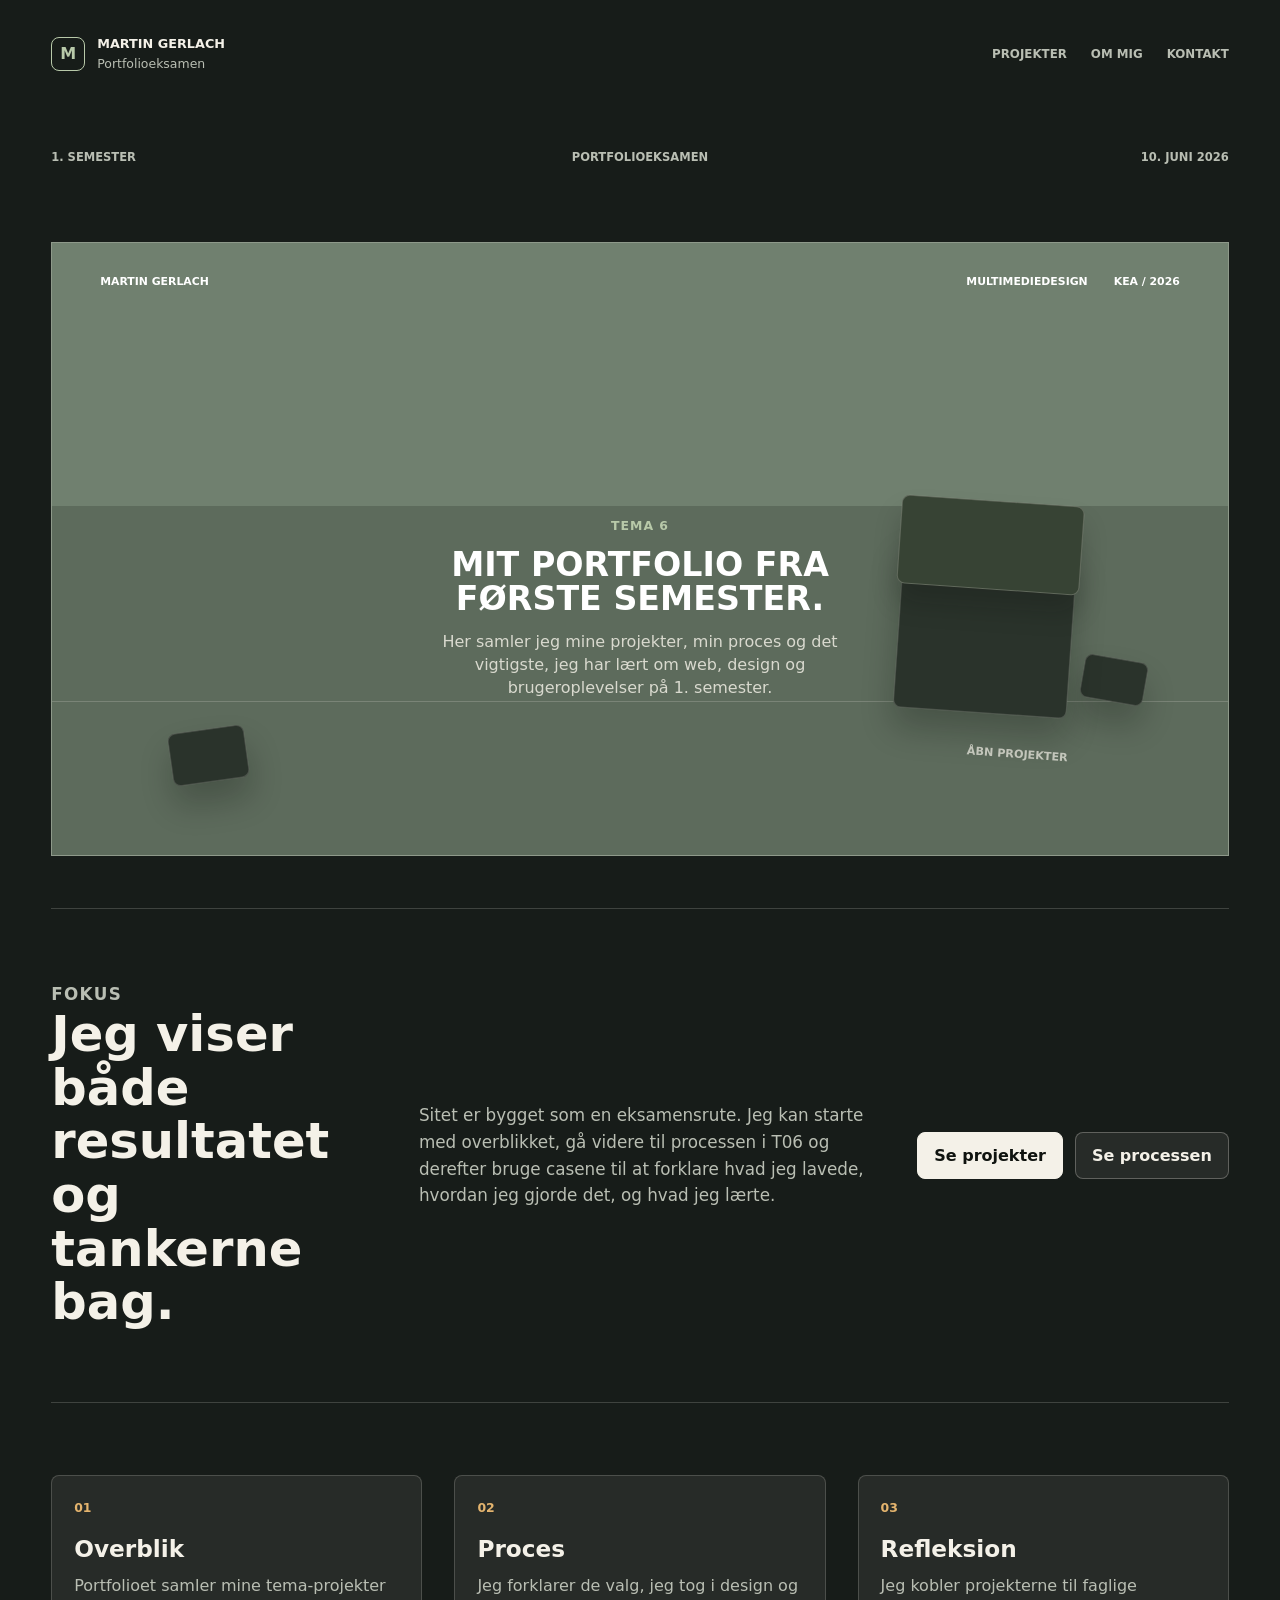
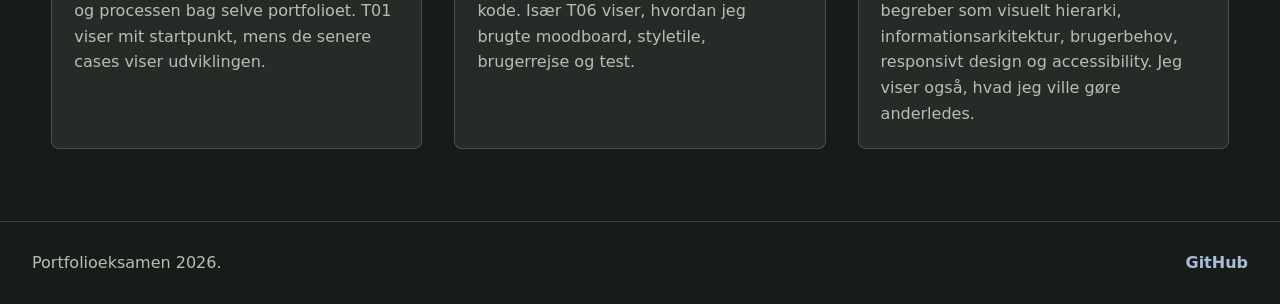
==== commit 9d72c1d4: "Move homepage book graphic up" ====
--- a/index.html
+++ b/index.html
@@ -9,7 +9,7 @@
     />
     <title>Martin Gerlach | Portfolioeksamen</title>
     <link rel="icon" href="favicon.svg" type="image/svg+xml" />
-    <link rel="stylesheet" href="styles.css" />
+    <link rel="stylesheet" href="styles.css?v=3" />
   </head>
   <body>
     <header class="site-header">
--- a/styles.css
+++ b/styles.css
@@ -293,7 +293,7 @@
 .portfolio-book {
   position: absolute;
   right: 12%;
-  bottom: 16%;
+  bottom: 20%;
   z-index: 3;
   display: block;
   width: clamp(154px, 17vw, 230px);
@@ -512,7 +512,10 @@
   outline-offset: 2px;
 }
 
-.exam-grid,
+.exam-grid {
+  grid-template-columns: repeat(3, minmax(0, 1fr));
+}
+
 .contact-list {
   grid-template-columns: repeat(3, minmax(0, 1fr));
 }
@@ -596,6 +599,45 @@
   padding: 0 0 clamp(48px, 8vw, 76px);
 }
 
+.project-filter-section {
+  display: flex;
+  flex-wrap: wrap;
+  gap: 10px;
+  padding: 0 0 22px;
+}
+
+.filter-button {
+  min-height: 40px;
+  border: 1px solid var(--line);
+  border-radius: var(--radius);
+  padding: 9px 14px;
+  background: var(--panel-soft);
+  color: var(--muted);
+  font: inherit;
+  font-size: 0.78rem;
+  font-weight: 800;
+  text-transform: uppercase;
+  cursor: pointer;
+}
+
+.filter-button[aria-pressed="true"] {
+  border-color: #f4f1e8;
+  background: #f4f1e8;
+  color: var(--dark);
+}
+
+.filter-button:hover,
+.filter-button:focus-visible {
+  outline: 2px solid rgba(244, 241, 232, 0.24);
+  outline-offset: 2px;
+  color: var(--text);
+}
+
+.filter-button[aria-pressed="true"]:hover,
+.filter-button[aria-pressed="true"]:focus-visible {
+  color: var(--dark);
+}
+
 .device-grid {
   display: grid;
   grid-template-columns: repeat(3, minmax(0, 1fr));
@@ -612,6 +654,11 @@
   align-content: start;
   overflow: hidden;
   padding: 18px;
+}
+
+.work-card[hidden],
+.work-card.is-hidden {
+  display: none;
 }
 
 .work-card-text {
@@ -776,6 +823,9 @@
 
 .case-hero h1 {
   margin-bottom: 18px;
+  font-size: clamp(2.25rem, 4vw, 3.4rem);
+  overflow-wrap: normal;
+  word-break: normal;
 }
 
 .case-lead {
@@ -818,7 +868,13 @@
 
 .case-section h2 {
   margin-bottom: 14px;
-  font-size: clamp(1.55rem, 3vw, 2.25rem);
+  font-size: clamp(1.4rem, 2.4vw, 1.95rem);
+}
+
+.case-section p,
+.case-section li {
+  font-size: 0.98rem;
+  line-height: 1.65;
 }
 
 .case-section p:last-child,
@@ -847,12 +903,15 @@
 
 .case-panel h2 {
   margin: 8px 0 12px;
-  font-size: 1.2rem;
+  font-size: 1.05rem;
+  line-height: 1.2;
 }
 
 .case-panel p {
   margin-bottom: 0;
   color: var(--muted);
+  font-size: 0.9rem;
+  line-height: 1.55;
 }
 
 .info-list {
@@ -994,7 +1053,7 @@
 
   .portfolio-book {
     right: 6%;
-    bottom: 6%;
+    bottom: 10%;
     width: clamp(112px, 30vw, 138px);
   }
 
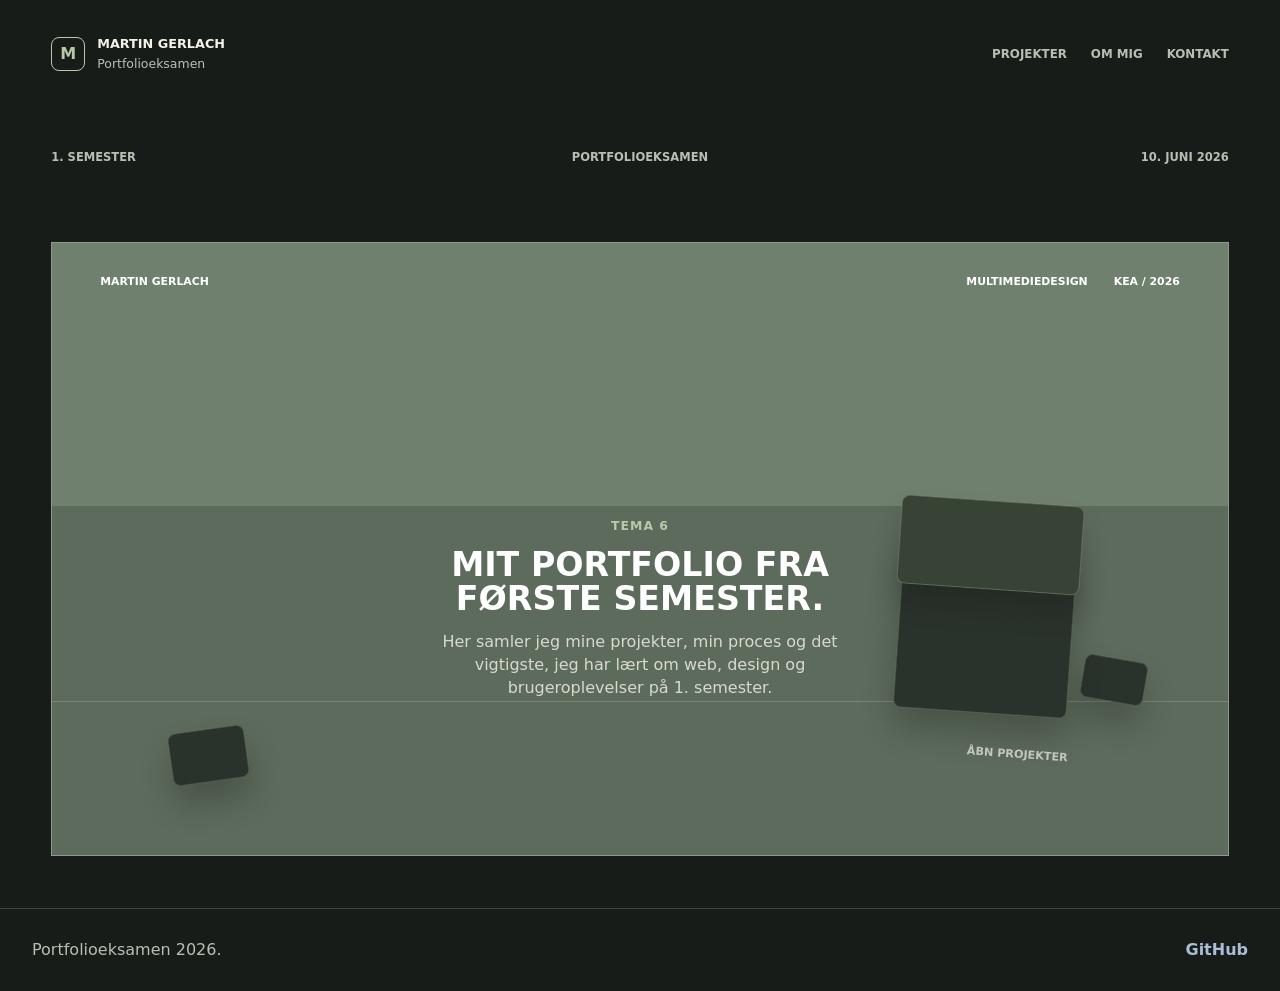
==== commit f729f764: "Remove extra homepage sections" ====
--- a/index.html
+++ b/index.html
@@ -64,51 +64,6 @@
           </div>
         </div>
       </section>
-
-      <section class="intro-panel" aria-labelledby="intro-title">
-        <div>
-          <p class="eyebrow">Fokus</p>
-          <h2 id="intro-title">Jeg viser både resultatet og tankerne bag.</h2>
-        </div>
-        <p>
-          Sitet er bygget som en eksamensrute. Jeg kan starte med overblikket,
-          gå videre til processen i T06 og derefter bruge casene til at forklare
-          hvad jeg lavede, hvordan jeg gjorde det, og hvad jeg lærte.
-        </p>
-        <div class="hero-actions">
-          <a class="button button-primary" href="work.html">Se projekter</a>
-          <a class="button" href="cases/t06-portfolio-proces.html">Se processen</a>
-        </div>
-      </section>
-
-      <section class="exam-grid" aria-label="Portfolioets eksamensfokus">
-        <article>
-          <span>01</span>
-          <h2>Overblik</h2>
-          <p>
-            Portfolioet samler mine tema-projekter og processen bag selve
-            portfolioet. T01 viser mit startpunkt, mens de senere cases viser
-            udviklingen.
-          </p>
-        </article>
-        <article>
-          <span>02</span>
-          <h2>Proces</h2>
-          <p>
-            Jeg forklarer de valg, jeg tog i design og kode. Især T06 viser,
-            hvordan jeg brugte moodboard, styletile, brugerrejse og test.
-          </p>
-        </article>
-        <article>
-          <span>03</span>
-          <h2>Refleksion</h2>
-          <p>
-            Jeg kobler projekterne til faglige begreber som visuelt hierarki,
-            informationsarkitektur, brugerbehov, responsivt design og
-            accessibility. Jeg viser også, hvad jeg ville gøre anderledes.
-          </p>
-        </article>
-      </section>
     </main>
 
     <footer class="site-footer">
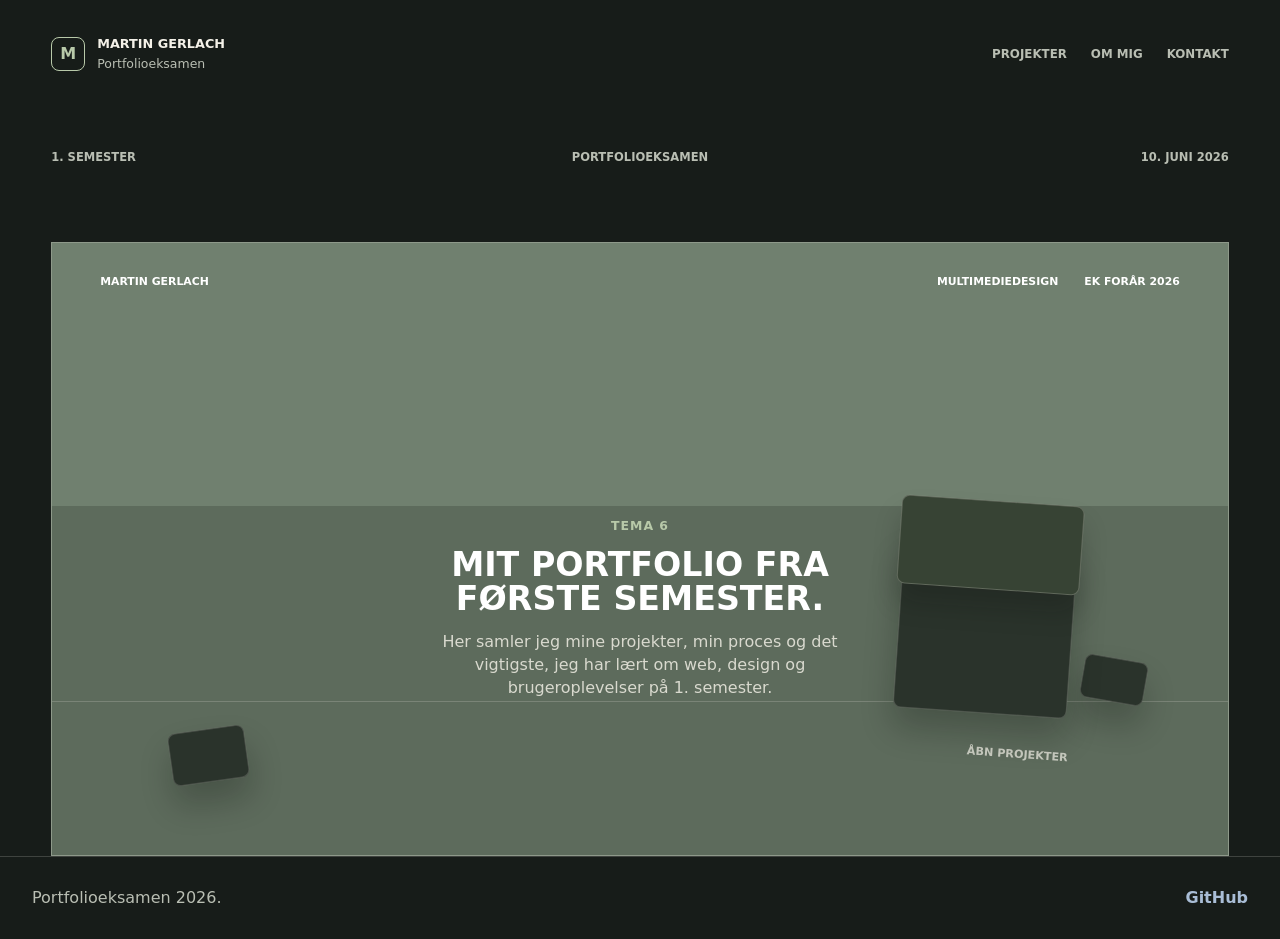
==== commit 65952e2b: "Polish homepage, about and contact content" ====
--- a/index.html
+++ b/index.html
@@ -40,7 +40,7 @@
           <div class="hero-labels" aria-hidden="true">
             <strong>Martin Gerlach</strong>
             <span>Multimediedesign</span>
-            <span>KEA / 2026</span>
+            <span> EK forår 2026</span>
           </div>
           <div class="hero-scene">
             <a class="portfolio-book" href="work.html" aria-label="Åbn projekterne">
--- a/styles.css
+++ b/styles.css
@@ -93,7 +93,6 @@
 .brand small,
 .main-nav,
 .page-hero p:not(.eyebrow),
-.intro-panel p,
 .text-grid p,
 .work-card p,
 .contact-list span,
@@ -122,7 +121,6 @@
   color: var(--text);
 }
 
-.hero,
 .page-hero {
   max-width: 800px;
   padding: clamp(42px, 7vw, 72px) 0 clamp(36px, 6vw, 52px);
@@ -436,24 +434,16 @@
   line-height: 1.45;
 }
 
-.intro-panel,
 .text-grid,
-.contact-list,
-.exam-grid {
+.contact-list {
   display: grid;
   gap: 32px;
   padding: clamp(36px, 7vw, 72px) 0;
   border-top: 1px solid var(--line);
 }
 
-.intro-panel {
-  grid-template-columns: minmax(0, 0.72fr) minmax(0, 1fr) auto;
-}
-
-.intro-panel > *,
 .text-grid > *,
 .contact-list > *,
-.exam-grid > *,
 .about-hero > *,
 .case-hero > *,
 .case-layout > *,
@@ -461,22 +451,12 @@
   min-width: 0;
 }
 
-.intro-panel p {
-  margin: auto 0;
-  font-size: 1.05rem;
-}
-
-.hero-actions,
 .project-links,
 .case-actions {
   display: flex;
   flex-wrap: wrap;
   gap: 12px;
   align-items: center;
-}
-
-.hero-actions {
-  align-self: center;
 }
 
 .button,
@@ -512,43 +492,16 @@
   outline-offset: 2px;
 }
 
-.exam-grid {
-  grid-template-columns: repeat(3, minmax(0, 1fr));
-}
-
 .contact-list {
   grid-template-columns: repeat(3, minmax(0, 1fr));
 }
 
-.exam-grid article,
 .contact-list a,
 .work-card,
 .case-panel {
   border: 1px solid var(--line);
   border-radius: var(--radius);
   background: var(--panel-soft);
-}
-
-.exam-grid article {
-  padding: 22px;
-}
-
-.exam-grid span {
-  display: block;
-  margin-bottom: 18px;
-  color: var(--amber);
-  font-size: 0.78rem;
-  font-weight: 800;
-}
-
-.exam-grid h2 {
-  margin-bottom: 12px;
-  font-size: 1.45rem;
-}
-
-.exam-grid p {
-  margin-bottom: 0;
-  color: var(--muted);
 }
 
 .about-hero {
@@ -678,7 +631,6 @@
 
 .project-meta,
 .project-type,
-.case-stat span,
 .case-panel span,
 .contact-list span {
   color: var(--sage);
@@ -973,10 +925,8 @@
 }
 
 @media (max-width: 980px) {
-  .intro-panel,
   .text-grid,
   .contact-list,
-  .exam-grid,
   .about-hero,
   .case-hero,
   .case-layout {
